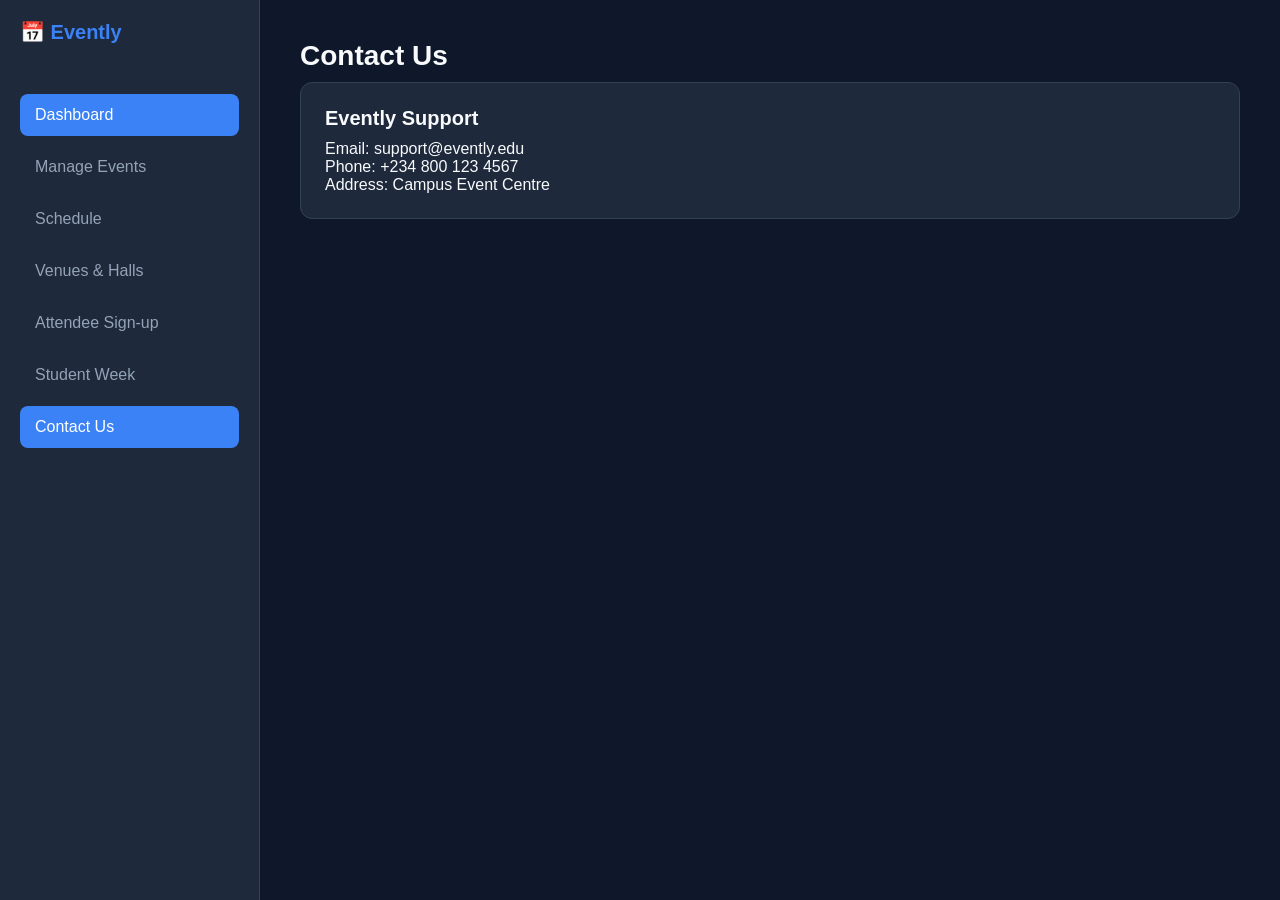
==== contact-us.html @ 920c8b38 "added 2 new pages and patches" ====
<!DOCTYPE html><html><head><meta charset="UTF-8"><meta name="viewport" content="width=device-width, initial-scale=1.0"><title>Contact Us</title><link rel="stylesheet" href="style/style.css"></head><body>
<button class="menu-toggle" id="menuToggle">☰ Menu</button>
<nav class="sidebar" id="sidebar">
        <div class="logo">📅 Evently</div>
        <ul class="nav-links">
            <li><a href="index.html" class="active">Dashboard</a></li>
            <li><a href="events.html">Manage Events</a></li>
            <li><a href="Schedule.html">Schedule</a></li>
            <li><a href="venues.html">Venues & Halls</a></li>
            <li><a href="register.html">Attendee Sign-up</a></li>
                    <li><a href="student-week.html">Student Week</a></li>
            <li><a href="contact-us.html" class="active">Contact Us</a></li>
        </ul>
    </nav>
<main class="main-content"><header class="page-header"><h1>Contact Us</h1></header>
<div class="event-card"><h3>Evently Support</h3><p>Email: support@evently.edu</p><p>Phone: +234 800 123 4567</p><p>Address: Campus Event Centre</p></div></main></body></html>
---- style/style.css ----
* {
    margin: 0;
    padding: 0;
    box-sizing: border-box;
    font-family: Arial, Helvetica, sans-serif;
}

body {
    background-color: #0f172a;
    color: #f8fafc;
    display: flex;
    min-height: 100vh;
}

.sidebar {
    width: 260px;
    background-color: #1e293b;
    border-right: 1px solid #334155;
    display: flex;
    flex-direction: column;
    padding: 20px;
    position: fixed;
    height: 100vh;
    z-index: 10;
    transition: transform 0.3s ease;
}

.main-content {
    margin-left: 260px;
    width: 100%;
    padding: 40px;
}

.page-header {
    display: flex;
    justify-content: space-between;
    align-items: center;
    gap: 15px;
    flex-wrap: wrap;
}

.logo {
    font-size: 20px;
    font-weight: bold;
    color: #3b82f6;
    margin-bottom: 40px;
    display: flex;
    align-items: center;
    gap: 10px;
}

.nav-links {
    list-style: none;
    margin-top: 10px;
}

.nav-links li {
    margin-bottom: 10px;
}

.nav-links a {
    color: #94a3b8;
    text-decoration: none;
    padding: 12px 15px;
    border-radius: 8px;
    display: block;
    font-weight: 500;
    transition: background-color 0.2s ease, color 0.2s ease;
}

.nav-links a:hover, .nav-links a.active {
    background-color: #3b82f6;
    color: white;
}

h1 {
    font-size: 28px;
    margin-bottom: 10px;
}

.subtitle {
    color: #94a3b8;
    margin-bottom: 30px;
}

.btn-primary {
    background-color: #3b82f6;
    color: white;
    border: none;
    padding: 12px 20px;
    border-radius: 8px;
    cursor: pointer;
    font-weight: 600;
    transition: background 0.2s;
}
<<<<<<< HEAD

=======
>>>>>>> e467c88838e3a08aba3e0c18ba557c997d6bfb11
.btn-primary:hover {
    background-color: #2563eb;
}

.menu-toggle {
    display: none;
    background: none;
    border: none;
    color: white;
    font-size: 24px;
    cursor: pointer;
    margin-bottom: 20px;
}

.dashboard-grid {
    display: flex;
    flex-wrap: wrap;
    gap: 20px;
    margin-top: 20px;
}

.event-card {
    background-color: #1e293b;
    border: 1px solid #334155;
    border-radius: 12px;
    padding: 24px;
    transition: transform 0.2s ease, border-color 0.2s ease;
    flex: 1 1 300px;
}

.event-card:hover {
    transform: translateY(-5px);
    border-color: #3b82f6;
}

.event-card h3 {
    margin-bottom: 10px;
    font-size: 20px;
}

.event-meta {
    color: #94a3b8;
    font-size: 14px;
    margin-bottom: 15px;
    display: flex;
    gap: 15px;
}

.card-text {
    color: #cbd5e1;
}

.small-btn {
    padding: 6px 12px;
    font-size: 14px;
}

.schedule-list {
    max-width: 600px;
}

.schedule-item {
    margin-bottom: 10px;
    border-bottom: 1px solid #334155;
    padding-bottom: 10px;
    color: #f8fafc;
}

.schedule-item:last-child {
    margin-bottom: 0;
    border-bottom: none;
    padding-bottom: 0;
}

.modal-overlay {
    position: fixed;
    top: 0;
    left: 0;
    width: 100%;
    height: 100%;
    background-color: rgba(15, 23, 42, 0.8);
    display: flex;
    justify-content: center;
    align-items: center;
    z-index: 100;
    opacity: 0;
    pointer-events: none;
    transition: opacity 0.3s ease;
}

.modal-overlay.active {
    opacity: 1;
    pointer-events: auto;
}

.modal-box {
    background-color: #1e293b;
    border: 1px solid #334155;
    padding: 30px;
    border-radius: 16px;
    width: 100%;
    max-width: 500px;
    position: relative;
}

.close-btn {
    position: absolute;
    top: 20px;
    right: 20px;
    background: none;
    border: none;
    color: #94a3b8;
    font-size: 22px;
    cursor: pointer;
}

.form-group {
    margin-bottom: 20px;
}

.form-group label {
    display: block;
    margin-bottom: 8px;
    color: #94a3b8;
    font-size: 14px;
}

.form-group input, .form-group select {
    width: 100%;
    padding: 12px;
    background-color: #0f172a;
    border: 1px solid #334155;
    border-radius: 8px;
    color: white;
}

.form-group input:focus {
    border-color: #3b82f6;
    outline: none;
}

.full-btn {
    width: 100%;
}

<<<<<<< HEAD
/* Helper Cleanups for New Page Variations */
.card-text-spacing {
    margin-bottom: 15px;
}

.form-container-flat {
    max-width: 550px;
}

.modal-box-flat {
    position: static; 
    max-width: 100%;
}

=======
>>>>>>> e467c88838e3a08aba3e0c18ba557c997d6bfb11
@media (max-width: 768px) {
    .sidebar {
        transform: translateX(-100%);
    }

    .sidebar.active {
        transform: translateX(0);
    }

    .main-content {
        margin-left: 0;
        padding: 20px;
    }

    .menu-toggle {
        display: block;
    }
}
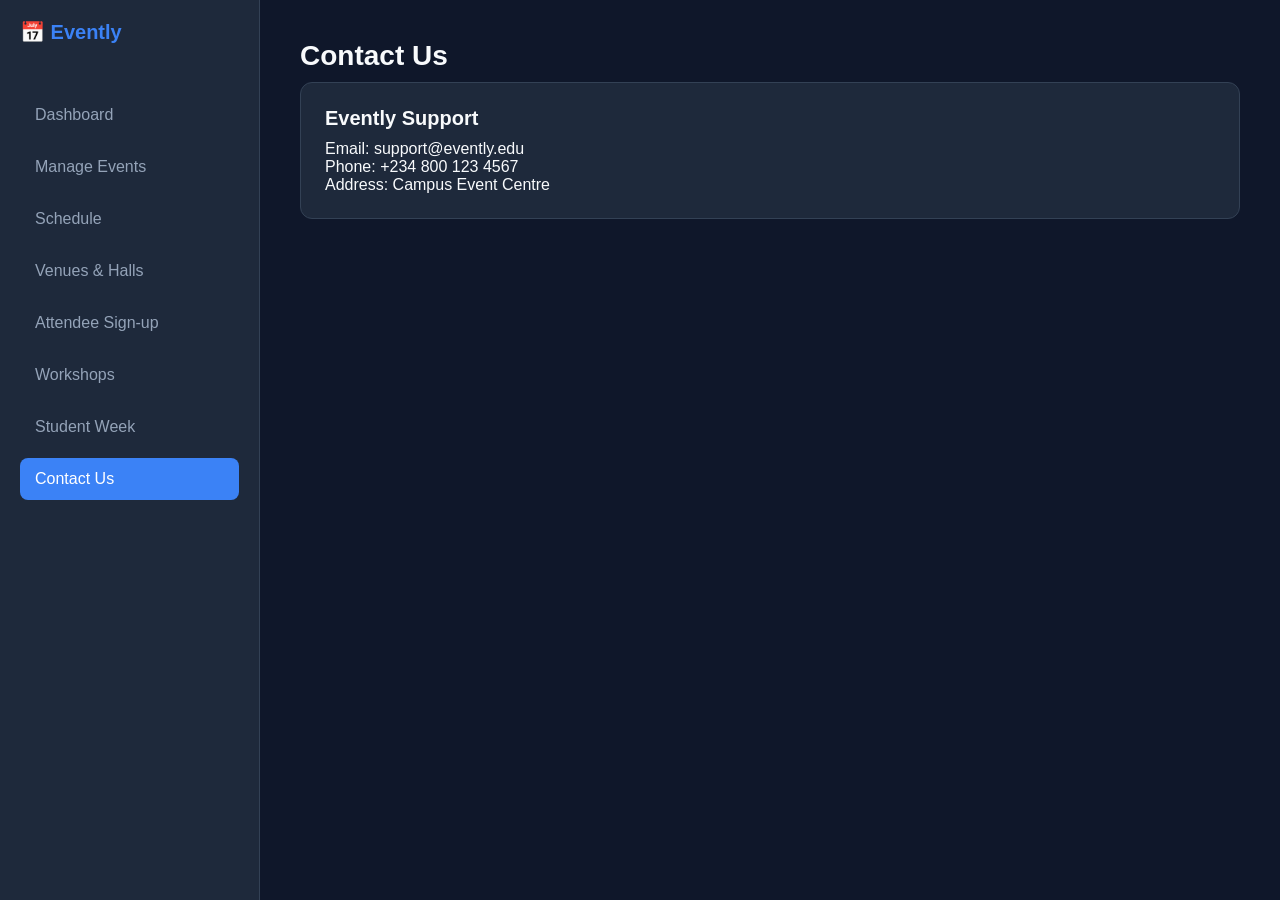
==== commit db5867bb: "added new page" ====
--- a/contact-us.html
+++ b/contact-us.html
@@ -3,12 +3,13 @@
 <nav class="sidebar" id="sidebar">
         <div class="logo">📅 Evently</div>
         <ul class="nav-links">
-            <li><a href="index.html" class="active">Dashboard</a></li>
+            <li><a href="index.html">Dashboard</a></li>
             <li><a href="events.html">Manage Events</a></li>
             <li><a href="Schedule.html">Schedule</a></li>
             <li><a href="venues.html">Venues & Halls</a></li>
             <li><a href="register.html">Attendee Sign-up</a></li>
-                    <li><a href="student-week.html">Student Week</a></li>
+            <li><a href="workshops.html">Workshops</a></li>
+            <li><a href="student-week.html">Student Week</a></li>
             <li><a href="contact-us.html" class="active">Contact Us</a></li>
         </ul>
     </nav>
--- a/style/style.css
+++ b/style/style.css
@@ -93,10 +93,6 @@
     font-weight: 600;
     transition: background 0.2s;
 }
-<<<<<<< HEAD
-
-=======
->>>>>>> e467c88838e3a08aba3e0c18ba557c997d6bfb11
 .btn-primary:hover {
     background-color: #2563eb;
 }
@@ -242,8 +238,6 @@
     width: 100%;
 }
 
-<<<<<<< HEAD
-/* Helper Cleanups for New Page Variations */
 .card-text-spacing {
     margin-bottom: 15px;
 }
@@ -257,8 +251,6 @@
     max-width: 100%;
 }
 
-=======
->>>>>>> e467c88838e3a08aba3e0c18ba557c997d6bfb11
 @media (max-width: 768px) {
     .sidebar {
         transform: translateX(-100%);
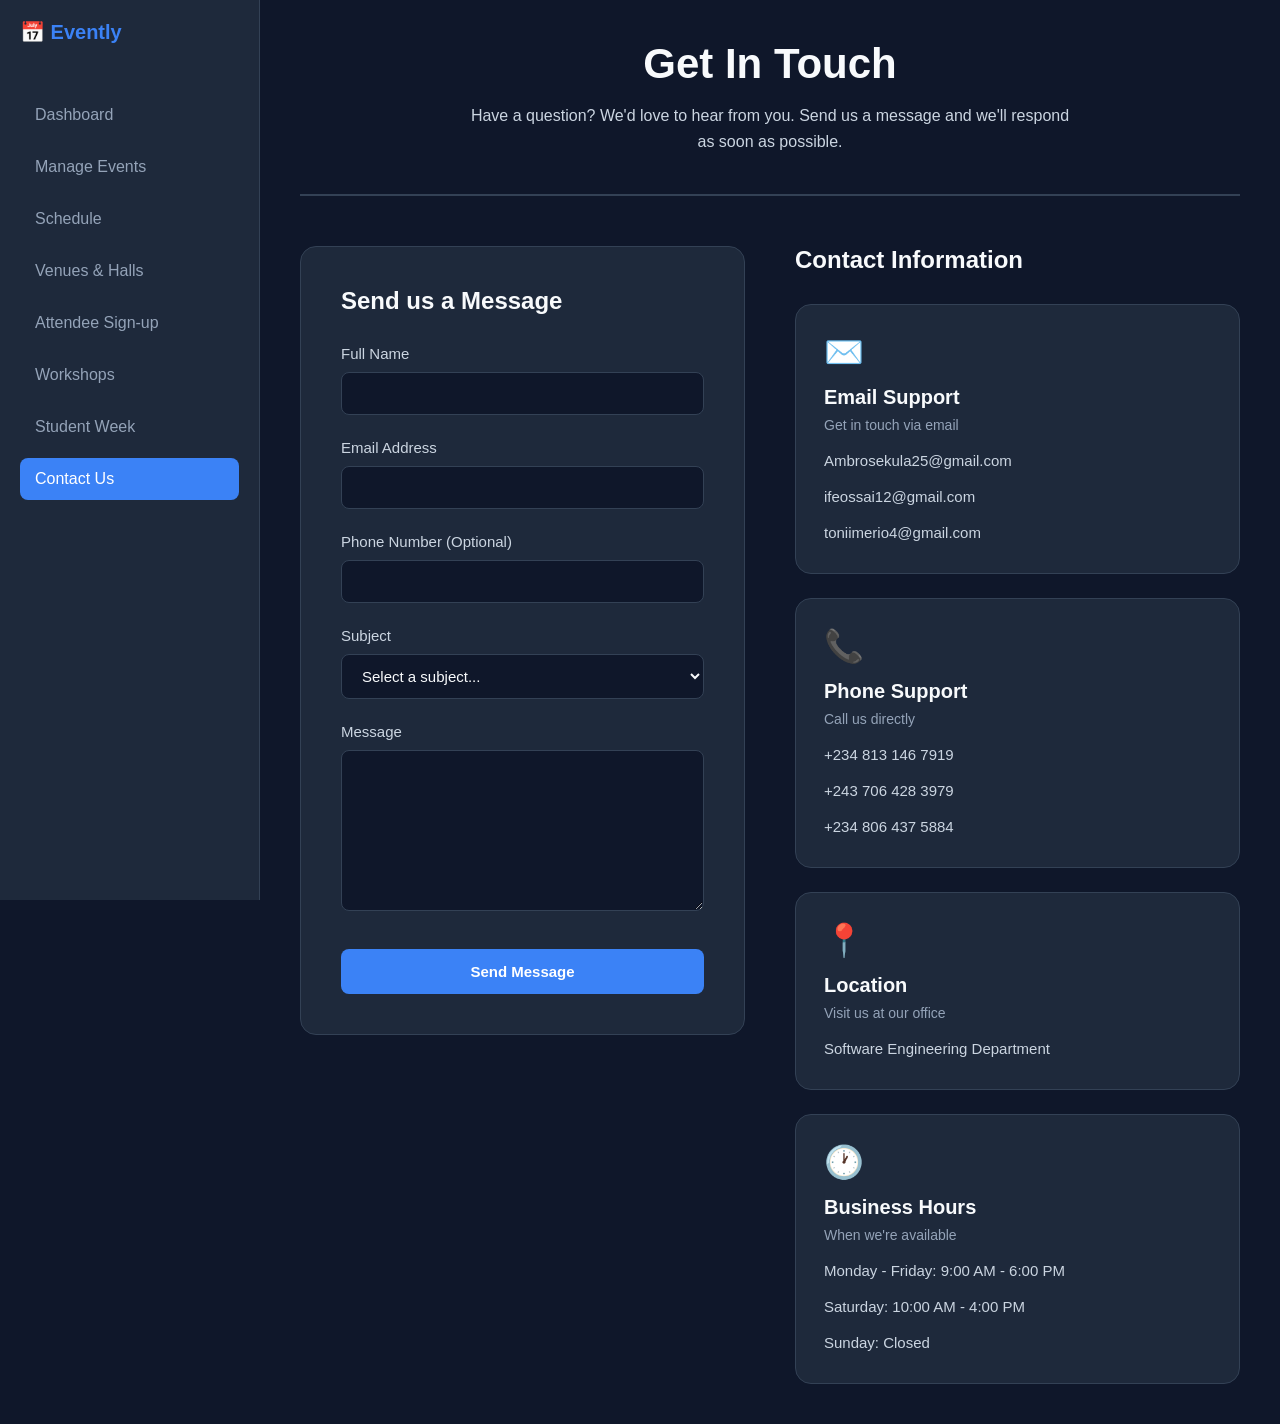
==== commit 85ec72b7: "updated with local files" ====
--- a/contact-us.html
+++ b/contact-us.html
@@ -1,6 +1,14 @@
-<!DOCTYPE html><html><head><meta charset="UTF-8"><meta name="viewport" content="width=device-width, initial-scale=1.0"><title>Contact Us</title><link rel="stylesheet" href="style/style.css"></head><body>
-<button class="menu-toggle" id="menuToggle">☰ Menu</button>
-<nav class="sidebar" id="sidebar">
+<!DOCTYPE html>
+<html lang="en">
+<head>
+    <meta charset="UTF-8">
+    <meta name="viewport" content="width=device-width, initial-scale=1.0">
+    <title>Contact Us</title>
+    <link rel="stylesheet" href="style/style.css">
+</head>
+<body>
+    <button class="menu-toggle" id="menuToggle">☰ Menu</button>
+    <nav class="sidebar" id="sidebar">
         <div class="logo">📅 Evently</div>
         <ul class="nav-links">
             <li><a href="index.html">Dashboard</a></li>
@@ -13,5 +21,110 @@
             <li><a href="contact-us.html" class="active">Contact Us</a></li>
         </ul>
     </nav>
-<main class="main-content"><header class="page-header"><h1>Contact Us</h1></header>
-<div class="event-card"><h3>Evently Support</h3><p>Email: support@evently.edu</p><p>Phone: +234 800 123 4567</p><p>Address: Campus Event Centre</p></div></main></body></html>+    <main class="main-content">
+        <header class="contact-header">
+            <h1>Get In Touch</h1>
+            <p class="contact-subtitle">Have a question? We'd love to hear from you. Send us a message and we'll respond as soon as possible.</p>
+        </header>
+
+        <div class="contact-container">
+            <!-- Contact Form Section -->
+            <section class="contact-form-section">
+                <div class="form-card">
+                    <h2>Send us a Message</h2>
+                    <form class="contact-form">
+                        <div class="form-group">
+                            <label for="name">Full Name</label>
+                            <input type="text" id="name" name="name" required>
+                        </div>
+
+                        <div class="form-group">
+                            <label for="email">Email Address</label>
+                            <input type="email" id="email" name="email" required>
+                        </div>
+
+                        <div class="form-group">
+                            <label for="phone">Phone Number (Optional)</label>
+                            <input type="tel" id="phone" name="phone">
+                        </div>
+
+                        <div class="form-group">
+                            <label for="subject">Subject</label>
+                            <select id="subject" name="subject" required>
+                                <option value="">Select a subject...</option>
+                                <option value="event-inquiry">Event Inquiry</option>
+                                <option value="venue-booking">Venue Booking</option>
+                                <option value="workshop-registration">Workshop Registration</option>
+                                <option value="support">Technical Support</option>
+                                <option value="partnership">Partnership</option>
+                                <option value="other">Other</option>
+                            </select>
+                        </div>
+
+                        <div class="form-group">
+                            <label for="message">Message</label>
+                            <textarea id="message" name="message" rows="6" required></textarea>
+                        </div>
+
+                        <button type="submit" class="btn-submit">Send Message</button>
+                    </form>
+                </div>
+            </section>
+
+            <!-- Contact Information Section -->
+            <section class="contact-info-section">
+                <h2>Contact Information</h2>
+                
+                <div class="info-cards">
+                    <!-- Email Card -->
+                    <div class="info-card">
+                        <div class="info-icon">✉️</div>
+                        <h3>Email Support</h3>
+                        <p class="info-label">Get in touch via email</p>
+                        <div class="info-details">
+                            <a href="mailto:Ambrosekula25@gmail.com">Ambrosekula25@gmail.com</a>
+                            <a href="mailto:ifeossai12@gmail.com">ifeossai12@gmail.com</a>
+                            <a href="mailto:toniimerio4@gmail.com">toniimerio4@gmail.com</a>
+                        </div>
+                    </div>
+
+                    <!-- Phone Card -->
+                    <div class="info-card">
+                        <div class="info-icon">📞</div>
+                        <h3>Phone Support</h3>
+                        <p class="info-label">Call us directly</p>
+                        <div class="info-details">
+                            <a href="tel:+2348131467919">+234 813 146 7919</a>
+                            <a href="tel:+2437064283979">+243 706 428 3979</a>
+                            <a href="tel:+2348064375884">+234 806 437 5884</a>
+                        </div>
+                    </div>
+
+                    <!-- Location Card -->
+                    <div class="info-card">
+                        <div class="info-icon">📍</div>
+                        <h3>Location</h3>
+                        <p class="info-label">Visit us at our office</p>
+                        <div class="info-details">
+                            <p>Software Engineering Department</p>
+                        </div>
+                    </div>
+
+                    <!-- Hours Card -->
+                    <div class="info-card">
+                        <div class="info-icon">🕐</div>
+                        <h3>Business Hours</h3>
+                        <p class="info-label">When we're available</p>
+                        <div class="info-details">
+                            <p>Monday - Friday: 9:00 AM - 6:00 PM</p>
+                            <p>Saturday: 10:00 AM - 4:00 PM</p>
+                            <p>Sunday: Closed</p>
+                        </div>
+                    </div>
+                </div>
+            </section>
+        </div>
+    </main>
+    <script src="javascript/script.js"></script>
+</body>
+</html>
--- a/style/style.css
+++ b/style/style.css
@@ -251,6 +251,224 @@
     max-width: 100%;
 }
 
+/* ==================== CONTACT PAGE STYLES ==================== */
+
+.contact-header {
+    text-align: center;
+    margin-bottom: 50px;
+    padding-bottom: 40px;
+    border-bottom: 2px solid #334155;
+}
+
+.contact-header h1 {
+    font-size: 42px;
+    font-weight: 700;
+    margin-bottom: 15px;
+    color: #f8fafc;
+}
+
+.contact-subtitle {
+    font-size: 16px;
+    color: #cbd5e1;
+    max-width: 600px;
+    margin: 0 auto;
+    line-height: 1.6;
+}
+
+.contact-container {
+    display: grid;
+    grid-template-columns: 1fr 1fr;
+    gap: 50px;
+    max-width: 1200px;
+    margin: 0 auto;
+}
+
+.contact-form-section {
+    flex: 1;
+}
+
+.form-card {
+    background-color: #1e293b;
+    border: 1px solid #334155;
+    border-radius: 16px;
+    padding: 40px;
+    transition: all 0.3s ease;
+}
+
+.form-card:hover {
+    border-color: #3b82f6;
+    box-shadow: 0 8px 32px rgba(59, 130, 246, 0.1);
+}
+
+.form-card h2 {
+    font-size: 24px;
+    margin-bottom: 30px;
+    color: #f8fafc;
+}
+
+.contact-form {
+    display: flex;
+    flex-direction: column;
+    gap: 0;
+}
+
+.contact-form .form-group {
+    margin-bottom: 24px;
+}
+
+.contact-form label {
+    display: block;
+    margin-bottom: 10px;
+    color: #cbd5e1;
+    font-size: 15px;
+    font-weight: 500;
+}
+
+.contact-form input,
+.contact-form select,
+.contact-form textarea {
+    width: 100%;
+    padding: 12px 16px;
+    background-color: #0f172a;
+    border: 1px solid #334155;
+    border-radius: 8px;
+    color: #f8fafc;
+    font-size: 15px;
+    font-family: inherit;
+    transition: all 0.3s ease;
+}
+
+.contact-form input::placeholder,
+.contact-form textarea::placeholder {
+    color: #64748b;
+}
+
+.contact-form input:focus,
+.contact-form select:focus,
+.contact-form textarea:focus {
+    border-color: #3b82f6;
+    background-color: #1e293b;
+    outline: none;
+    box-shadow: 0 0 0 3px rgba(59, 130, 246, 0.1);
+}
+
+.contact-form textarea {
+    resize: vertical;
+    min-height: 140px;
+    line-height: 1.5;
+}
+
+.btn-submit {
+    background-color: #3b82f6;
+    color: white;
+    border: none;
+    padding: 14px 32px;
+    border-radius: 8px;
+    font-size: 15px;
+    font-weight: 600;
+    cursor: pointer;
+    transition: all 0.3s ease;
+    margin-top: 10px;
+}
+
+.btn-submit:hover {
+    background-color: #2563eb;
+    transform: translateY(-2px);
+    box-shadow: 0 8px 16px rgba(59, 130, 246, 0.3);
+}
+
+.btn-submit:active {
+    transform: translateY(0);
+}
+
+.contact-info-section {
+    flex: 1;
+}
+
+.contact-info-section h2 {
+    font-size: 24px;
+    margin-bottom: 30px;
+    color: #f8fafc;
+}
+
+.info-cards {
+    display: flex;
+    flex-direction: column;
+    gap: 24px;
+}
+
+.info-card {
+    background-color: #1e293b;
+    border: 1px solid #334155;
+    border-radius: 16px;
+    padding: 28px;
+    transition: all 0.3s ease;
+    position: relative;
+    overflow: hidden;
+}
+
+.info-card::before {
+    content: '';
+    position: absolute;
+    top: 0;
+    left: 0;
+    right: 0;
+    height: 4px;
+    background: linear-gradient(90deg, #3b82f6, #8b5cf6);
+    transform: scaleX(0);
+    transform-origin: left;
+    transition: transform 0.3s ease;
+}
+
+.info-card:hover {
+    border-color: #3b82f6;
+    transform: translateX(5px);
+    box-shadow: 0 8px 24px rgba(59, 130, 246, 0.15);
+}
+
+.info-card:hover::before {
+    transform: scaleX(1);
+}
+
+.info-icon {
+    font-size: 32px;
+    margin-bottom: 15px;
+    display: inline-block;
+}
+
+.info-card h3 {
+    font-size: 20px;
+    color: #f8fafc;
+    margin-bottom: 8px;
+}
+
+.info-label {
+    color: #94a3b8;
+    font-size: 14px;
+    margin-bottom: 16px;
+}
+
+.info-details {
+    display: flex;
+    flex-direction: column;
+    gap: 12px;
+}
+
+.info-details a,
+.info-details p {
+    color: #cbd5e1;
+    font-size: 15px;
+    line-height: 1.6;
+    text-decoration: none;
+    transition: color 0.3s ease;
+}
+
+.info-details a:hover {
+    color: #3b82f6;
+}
+
+/* ==================== RESPONSIVE DESIGN ==================== */
+
 @media (max-width: 768px) {
     .sidebar {
         transform: translateX(-100%);
@@ -268,4 +486,26 @@
     .menu-toggle {
         display: block;
     }
+
+    .contact-header {
+        margin-bottom: 40px;
+        padding-bottom: 30px;
+    }
+
+    .contact-header h1 {
+        font-size: 32px;
+    }
+
+    .contact-container {
+        grid-template-columns: 1fr;
+        gap: 30px;
+    }
+
+    .form-card {
+        padding: 30px 24px;
+    }
+
+    .contact-info-section h2 {
+        margin-top: 30px;
+    }
 }
